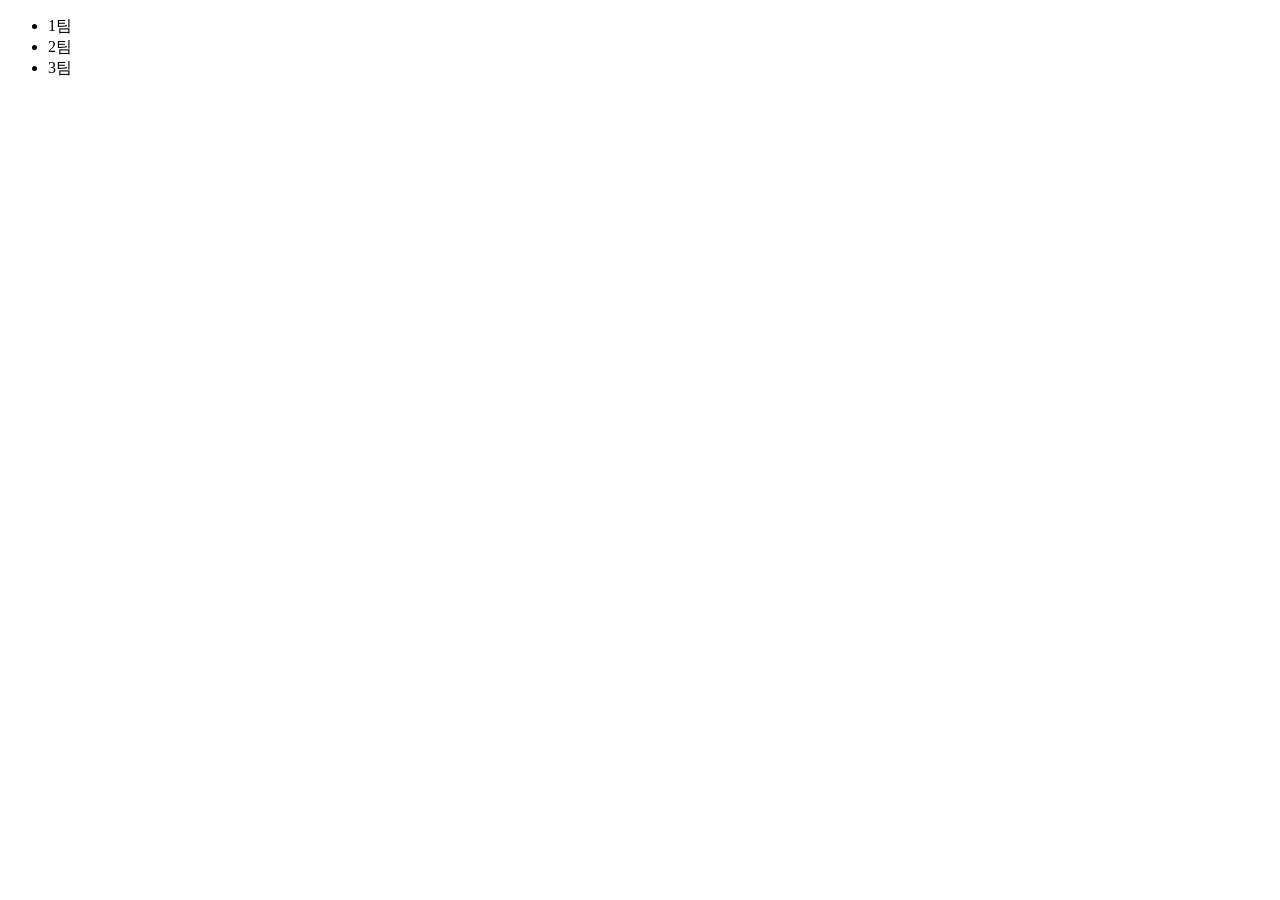
==== index.html @ 5844c414 "프로젝트 초기화" ====
<!DOCTYPE html>
<html lang="en">
<head>
    <meta charset="UTF-8">
    <meta name="viewport" content="width=device-width, initial-scale=1.0">
    <title>풀스택 7기 1차 프로젝트</title>
</head>
<body>
    <ul>
        <li>1팀</li>
        <li>2팀</li>
        <li>3팀</li>
    </ul>
</body>
</html>
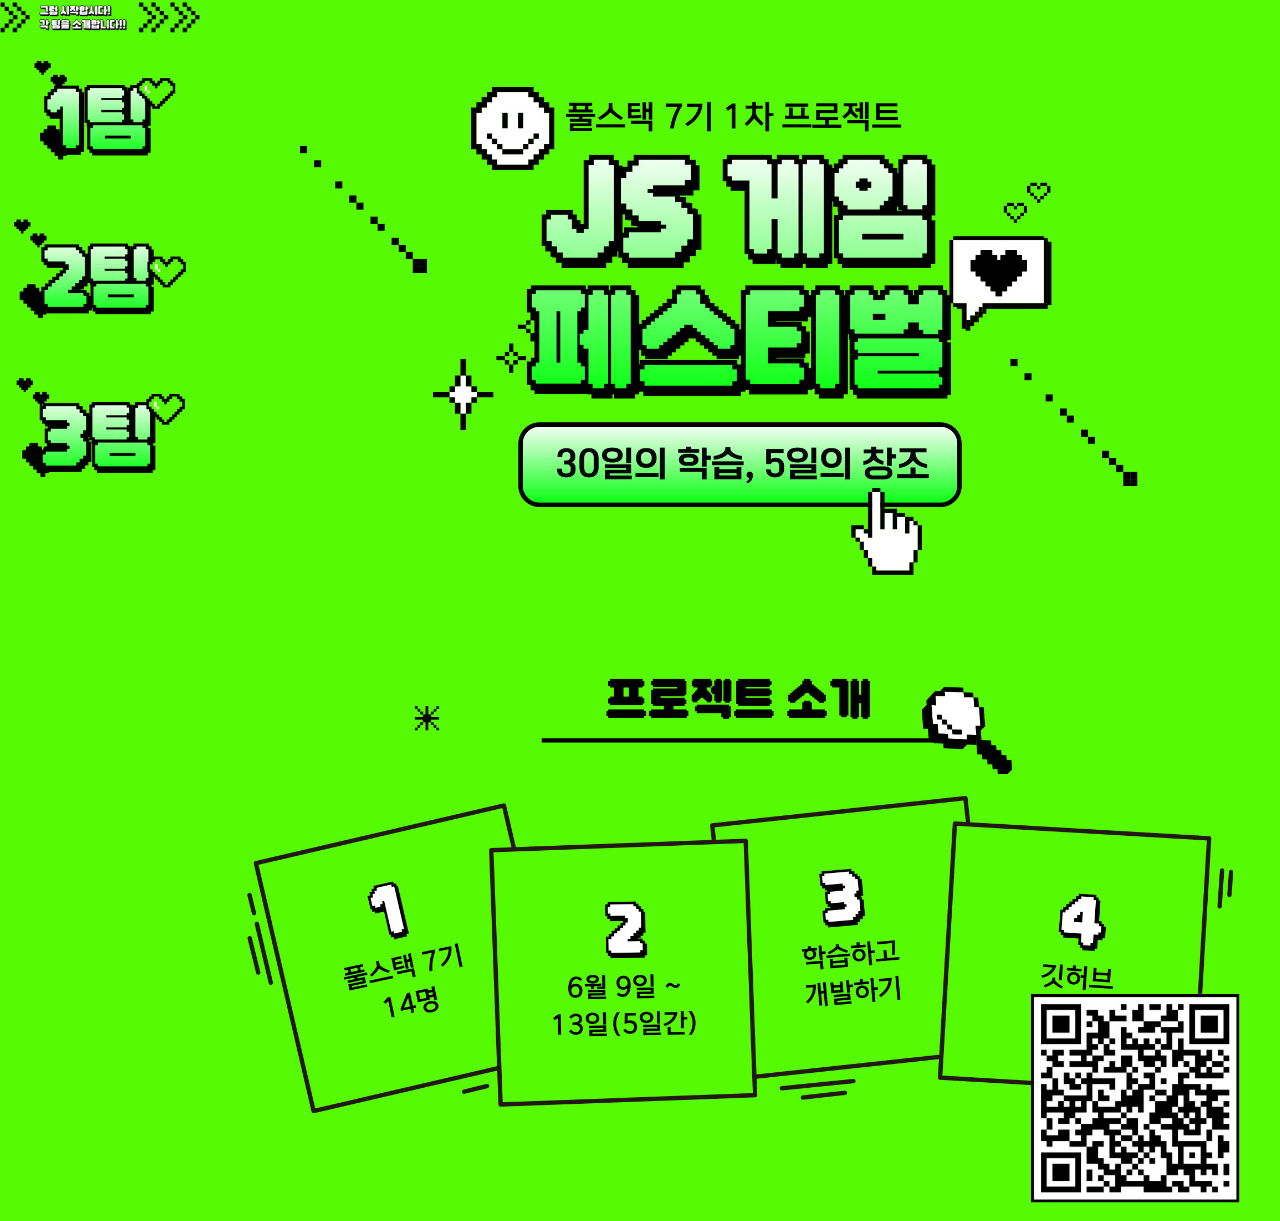
==== commit 9a7391a3: "홈페이지 작업" ====
--- a/index.html
+++ b/index.html
@@ -4,12 +4,30 @@
     <meta charset="UTF-8">
     <meta name="viewport" content="width=device-width, initial-scale=1.0">
     <title>풀스택 7기 1차 프로젝트</title>
+    <link rel="stylesheet" href="./common/css/style.css">
+    <script src="./common/js/script.js"></script>
 </head>
 <body>
-    <ul>
-        <li>1팀</li>
-        <li>2팀</li>
-        <li>3팀</li>
-    </ul>
+    <div class="container">
+        <nav>
+            <img src="./assets/imgs/nav01.png" alt="아래 팀명을 클릭하세요.">
+            <img src="./assets/imgs/nav02.png" data-type="vertical" usemap="#vertmap" alt="세로메뉴">
+            <map name="vertmap">
+                <area shape="rect" coords="10, 10, 190, 130" href="t1/index.html" alt="Go-1팀">
+                <area shape="rect" coords="10, 180, 190, 290" href="t2/index.html" alt="Go-2팀">
+                <area shape="rect" coords="10, 320, 190, 450" href="t3/index.html" alt="Go-3팀">
+            </map>
+            <div data-type="horizontal">
+                <a href="./t1/index.html"><img src="./assets/imgs/nav03_01.png" alt="Go-1팀"></a>
+                <a href="./t2/index.html"><img src="./assets/imgs/nav03_02.png" alt="Go-1팀"></a>
+                <a href="./t3/index.html"><img src="./assets/imgs/nav03_03.png" alt="Go-1팀"></a>
+            </div>
+        </nav>
+        <main>
+            <img src="./assets/imgs/main01.jpg" alt="">
+            <img src="./assets/imgs/main02.jpg" alt="">
+        </main>
+    </div>
+    
 </body>
 </html>
--- a/common/css/style.css
+++ b/common/css/style.css
@@ -0,0 +1,59 @@
+:root {
+    --nav-size: 200px;
+}
+
+* {
+    box-sizing: border-box;
+}
+
+body {
+    background-color: #56fa03;
+}
+
+.container nav {
+    width: var(--nav-size);
+    position: fixed;
+    top: 0;
+    left: 0;
+    contain: layout;
+}
+
+.container nav img {
+    width: 100%;
+}
+
+[data-type="vertical"] {
+    display: block;
+}
+
+[data-type="horizontal"] {
+    display: none;
+}
+
+.container main {
+    margin-left: var(--nav-size);
+}
+
+.container main img {
+    width: 100%;
+}
+
+@media only screen and (max-width: 600px) {
+    .container nav {
+        position: relative;
+        width: 100%;
+    }
+
+    img[data-type="vertical"] {
+        display: none;
+    }
+
+    [data-type="horizontal"] {
+        display: flex;
+        justify-content: flex-start;
+    }
+
+    .container main {
+        margin-left: 0;
+    }
+}
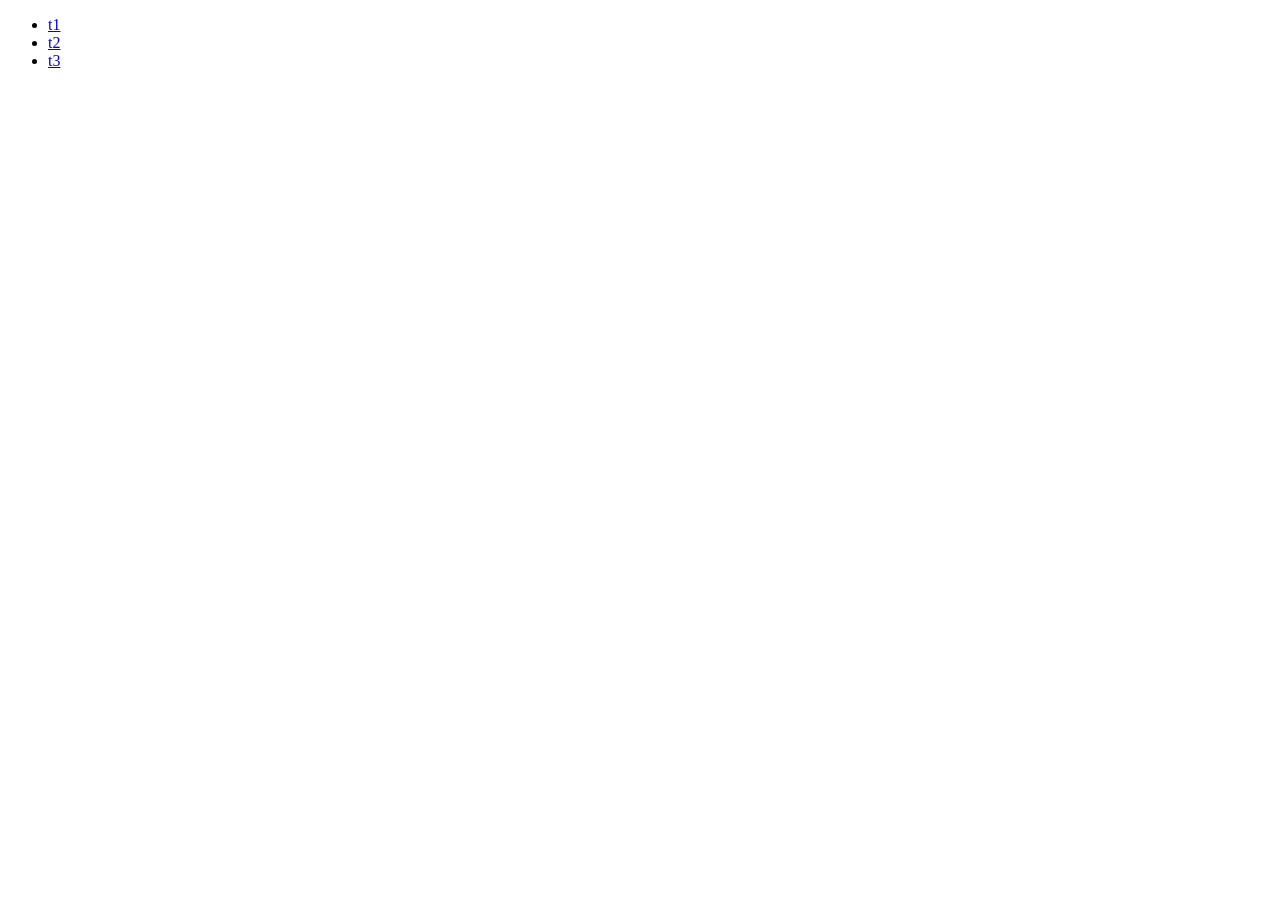
==== commit 96edd39b: "프로젝트 초기화" ====
--- a/index.html
+++ b/index.html
@@ -3,31 +3,13 @@
 <head>
     <meta charset="UTF-8">
     <meta name="viewport" content="width=device-width, initial-scale=1.0">
-    <title>풀스택 7기 1차 프로젝트</title>
-    <link rel="stylesheet" href="./common/css/style.css">
-    <script src="./common/js/script.js"></script>
+    <title>Document</title>
 </head>
 <body>
-    <div class="container">
-        <nav>
-            <img src="./assets/imgs/nav01.png" alt="아래 팀명을 클릭하세요.">
-            <img src="./assets/imgs/nav02.png" data-type="vertical" usemap="#vertmap" alt="세로메뉴">
-            <map name="vertmap">
-                <area shape="rect" coords="10, 10, 190, 130" href="t1/index.html" alt="Go-1팀">
-                <area shape="rect" coords="10, 180, 190, 290" href="t2/index.html" alt="Go-2팀">
-                <area shape="rect" coords="10, 320, 190, 450" href="t3/index.html" alt="Go-3팀">
-            </map>
-            <div data-type="horizontal">
-                <a href="./t1/index.html"><img src="./assets/imgs/nav03_01.png" alt="Go-1팀"></a>
-                <a href="./t2/index.html"><img src="./assets/imgs/nav03_02.png" alt="Go-1팀"></a>
-                <a href="./t3/index.html"><img src="./assets/imgs/nav03_03.png" alt="Go-1팀"></a>
-            </div>
-        </nav>
-        <main>
-            <img src="./assets/imgs/main01.jpg" alt="">
-            <img src="./assets/imgs/main02.jpg" alt="">
-        </main>
-    </div>
-    
+    <ul>
+        <li><a href="./t1/index.html">t1</a></li>
+        <li><a href="./t2/2TeamGame/index.html">t2</a></li>
+        <li><a href="./t3/index.html">t3</a></li>
+    </ul>
 </body>
 </html>
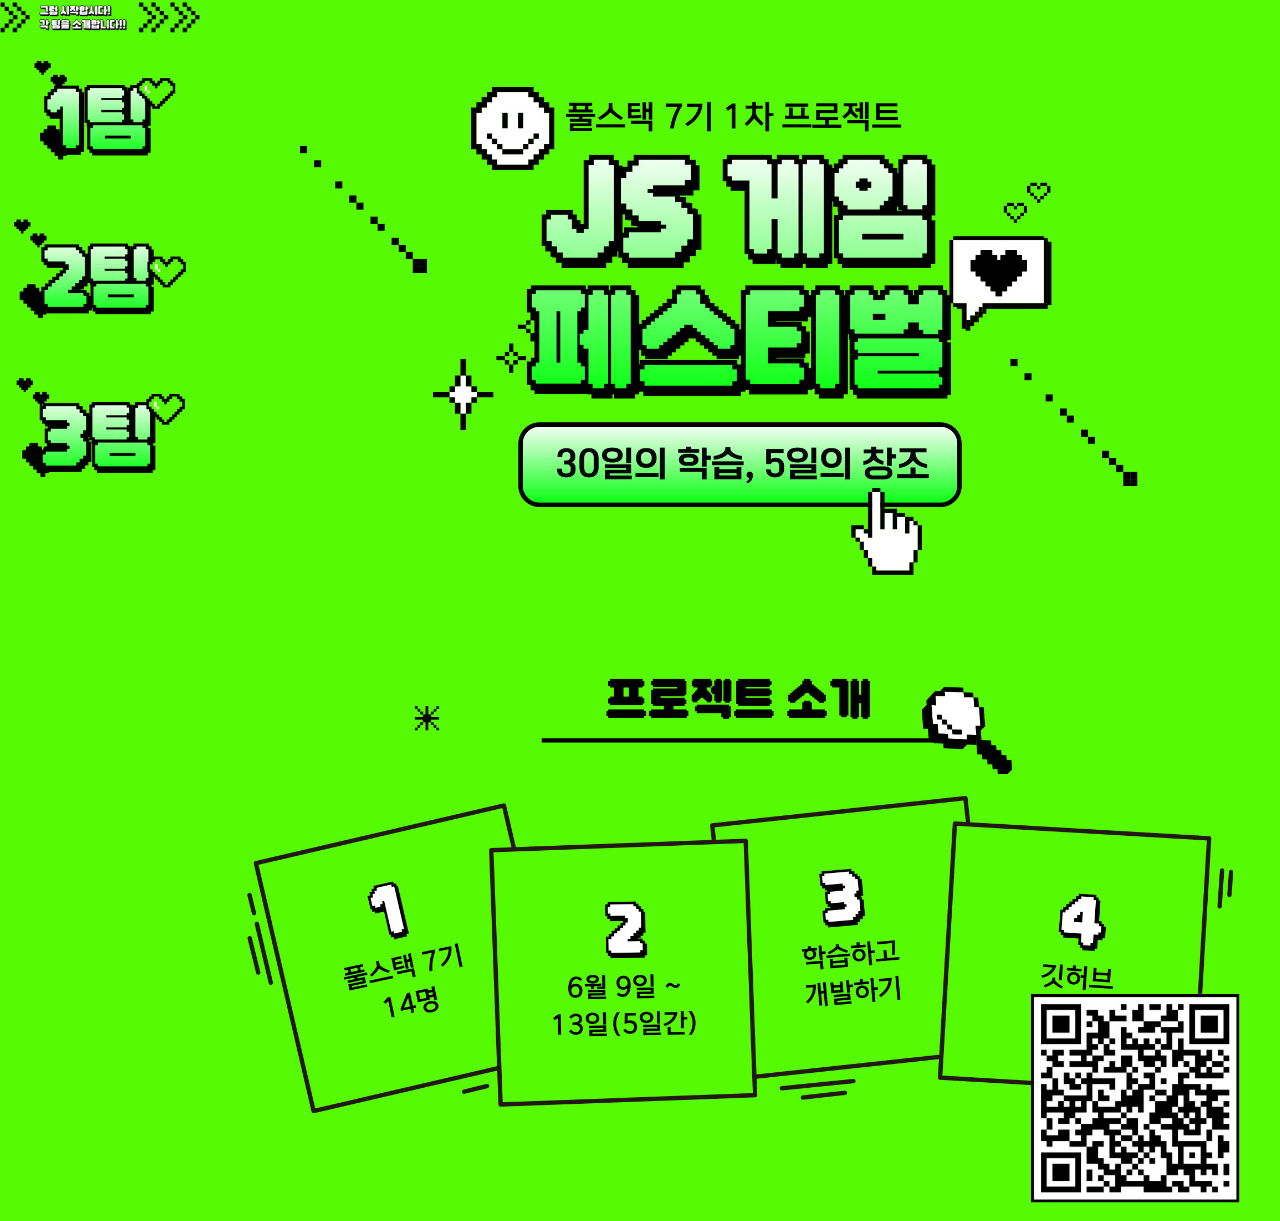
==== commit b262a567: "이벤트 홈페이지 작업" ====
--- a/index.html
+++ b/index.html
@@ -3,13 +3,31 @@
 <head>
     <meta charset="UTF-8">
     <meta name="viewport" content="width=device-width, initial-scale=1.0">
-    <title>Document</title>
+    <title>풀스택 7기 1차 프로젝트</title>
+    <link rel="stylesheet" href="./common/css/style.css">
+    <script src="./common/js/script.js"></script>
 </head>
 <body>
-    <ul>
-        <li><a href="./t1/index.html">t1</a></li>
-        <li><a href="./t2/2TeamGame/index.html">t2</a></li>
-        <li><a href="./t3/index.html">t3</a></li>
-    </ul>
+    <div class="container">
+        <nav>
+            <img src="./assets/imgs/nav01.png" alt="아래 팀명을 클릭하세요.">
+            <img src="./assets/imgs/nav02.png" data-type="vertical" usemap="#vertmap" alt="세로메뉴">
+            <map name="vertmap">
+                <area shape="rect" coords="10, 10, 190, 130" href="t1/index.html" alt="Go-1팀">
+                <area shape="rect" coords="10, 180, 190, 290" href="t2/2TeamGame/index.html" alt="Go-2팀">
+                <area shape="rect" coords="10, 320, 190, 450" href="t3/index.html" alt="Go-3팀">
+            </map>
+            <div data-type="horizontal">
+                <a href="./t1/index.html"><img src="./assets/imgs/nav03_01.png" alt="Go-1팀"></a>
+                <a href="./t2/2TeamGame/index.html"><img src="./assets/imgs/nav03_02.png" alt="Go-1팀"></a>
+                <a href="./t3/index.html"><img src="./assets/imgs/nav03_03.png" alt="Go-1팀"></a>
+            </div>
+        </nav>
+        <main>
+            <img src="./assets/imgs/main01.jpg" alt="">
+            <img src="./assets/imgs/main02.jpg" alt="">
+        </main>
+    </div>
+    
 </body>
 </html>
--- a/common/css/style.css
+++ b/common/css/style.css
@@ -0,0 +1,59 @@
+:root {
+    --nav-size: 200px;
+}
+
+* {
+    box-sizing: border-box;
+}
+
+body {
+    background-color: #56fa03;
+}
+
+.container nav {
+    width: var(--nav-size);
+    position: fixed;
+    top: 0;
+    left: 0;
+    contain: layout;
+}
+
+.container nav img {
+    width: 100%;
+}
+
+[data-type="vertical"] {
+    display: block;
+}
+
+[data-type="horizontal"] {
+    display: none;
+}
+
+.container main {
+    margin-left: var(--nav-size);
+}
+
+.container main img {
+    width: 100%;
+}
+
+@media only screen and (max-width: 600px) {
+    .container nav {
+        position: relative;
+        width: 100%;
+    }
+
+    img[data-type="vertical"] {
+        display: none;
+    }
+
+    [data-type="horizontal"] {
+        display: flex;
+        justify-content: flex-start;
+    }
+
+    .container main {
+        margin-left: 0;
+    }
+}
